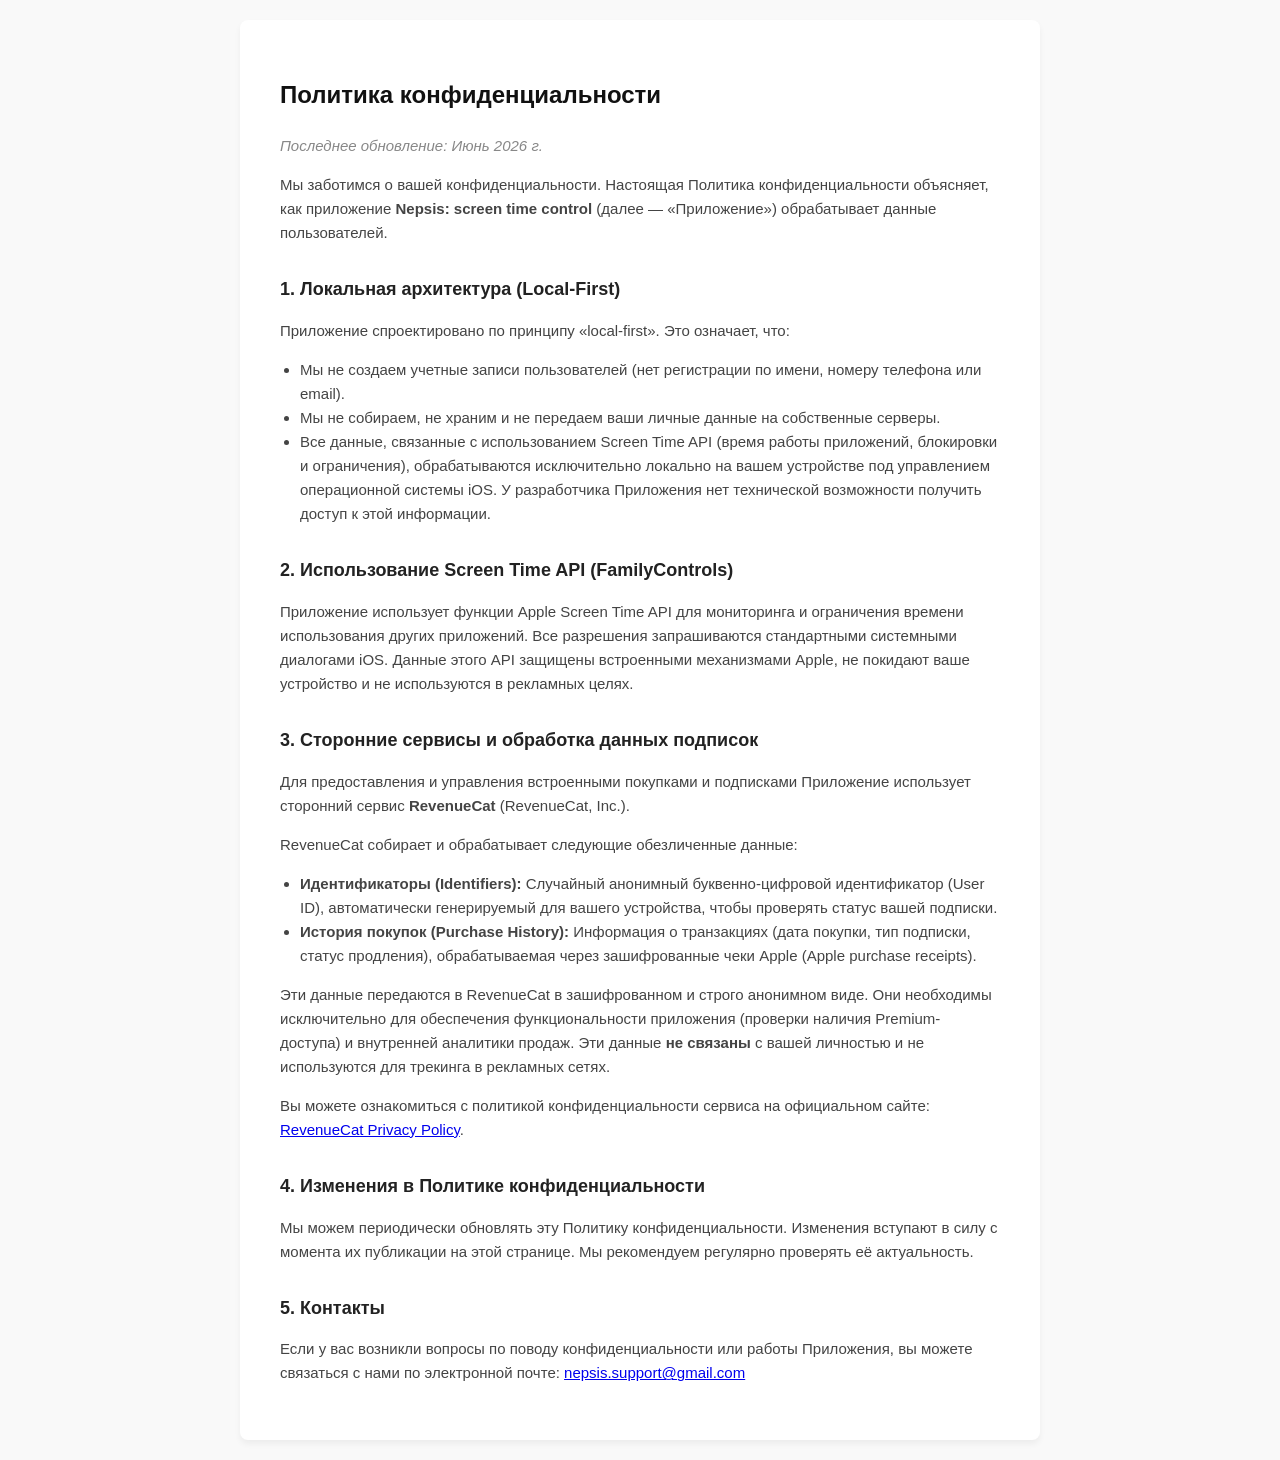
==== index.html @ 3a86256c "Create index.html" ====
<!DOCTYPE html>
<html lang="ru">
<head>
    <meta charset="UTF-8">
    <meta name="viewport" content="width=device-width, initial-scale=1.0">
    <title>Политика конфиденциальности — Nepsis: screen time control</title>
    <style>
        body {
            font-family: -apple-system, BlinkMacSystemFont, "Segoe UI", Roboto, Helvetica, Arial, sans-serif;
            line-height: 1.6;
            color: #333;
            max-width: 800px;
            margin: 0 auto;
            padding: 20px;
            background-color: #f9f9f9;
        }
        .container {
            background: #fff;
            padding: 40px;
            border-radius: 8px;
            box-shadow: 0 4px 6px rgba(0,0,0,0.05);
        }
        h1 { font-size: 24px; color: #111; margin-bottom: 20px; }
        h2 { font-size: 18px; color: #222; margin-top: 30px; }
        p, ul { font-size: 15px; color: #444; }
        ul { padding-left: 20px; }
        .date { color: #888; font-style: italic; }
    </style>
</head>
<body>
<div class="container">
    <h1>Политика конфиденциальности</h1>
    <p class="date">Последнее обновление: Июнь 2026 г.</p>

    <p>Мы заботимся о вашей конфиденциальности. Настоящая Политика конфиденциальности объясняет, как приложение <strong>Nepsis: screen time control</strong> (далее — «Приложение») обрабатывает данные пользователей.</p>

    <h2>1. Локальная архитектура (Local-First)</h2>
    <p>Приложение спроектировано по принципу «local-first». Это означает, что:</p>
    <ul>
        <li>Мы не создаем учетные записи пользователей (нет регистрации по имени, номеру телефона или email).</li>
        <li>Мы не собираем, не храним и не передаем ваши личные данные на собственные серверы.</li>
        <li>Все данные, связанные с использованием Screen Time API (время работы приложений, блокировки и ограничения), обрабатываются исключительно локально на вашем устройстве под управлением операционной системы iOS. У разработчика Приложения нет технической возможности получить доступ к этой информации.</li>
    </ul>

    <h2>2. Использование Screen Time API (FamilyControls)</h2>
    <p>Приложение использует функции Apple Screen Time API для мониторинга и ограничения времени использования других приложений. Все разрешения запрашиваются стандартными системными диалогами iOS. Данные этого API защищены встроенными механизмами Apple, не покидают ваше устройство и не используются в рекламных целях.</p>

    <h2>3. Сторонние сервисы и обработка данных подписок</h2>
    <p>Для предоставления и управления встроенными покупками и подписками Приложение использует сторонний сервис <strong>RevenueCat</strong> (RevenueCat, Inc.).</p>
    <p>RevenueCat собирает и обрабатывает следующие обезличенные данные:</p>
    <ul>
        <li><strong>Идентификаторы (Identifiers):</strong> Случайный анонимный буквенно-цифровой идентификатор (User ID), автоматически генерируемый для вашего устройства, чтобы проверять статус вашей подписки.</li>
        <li><strong>История покупок (Purchase History):</strong> Информация о транзакциях (дата покупки, тип подписки, статус продления), обрабатываемая через зашифрованные чеки Apple (Apple purchase receipts).</li>
    </ul>
    <p>Эти данные передаются в RevenueCat в зашифрованном и строго анонимном виде. Они необходимы исключительно для обеспечения функциональности приложения (проверки наличия Premium-доступа) и внутренней аналитики продаж. Эти данные <strong>не связаны</strong> с вашей личностью и не используются для трекинга в рекламных сетях.</p>
    <p>Вы можете ознакомиться с политикой конфиденциальности сервиса на официальном сайте: <a href="https://www.revenuecat.com/privacy" target="_blank" rel="noopener">RevenueCat Privacy Policy</a>.</p>

    <h2>4. Изменения в Политике конфиденциальности</h2>
    <p>Мы можем периодически обновлять эту Политику конфиденциальности. Изменения вступают в силу с момента их публикации на этой странице. Мы рекомендуем регулярно проверять её актуальность.</p>

    <h2>5. Контакты</h2>
    <p>Если у вас возникли вопросы по поводу конфиденциальности или работы Приложения, вы можете связаться с нами по электронной почте: <a href="mailto:nepsis.support@gmail.com">nepsis.support@gmail.com</a></p>
</div>
</body>
</html>
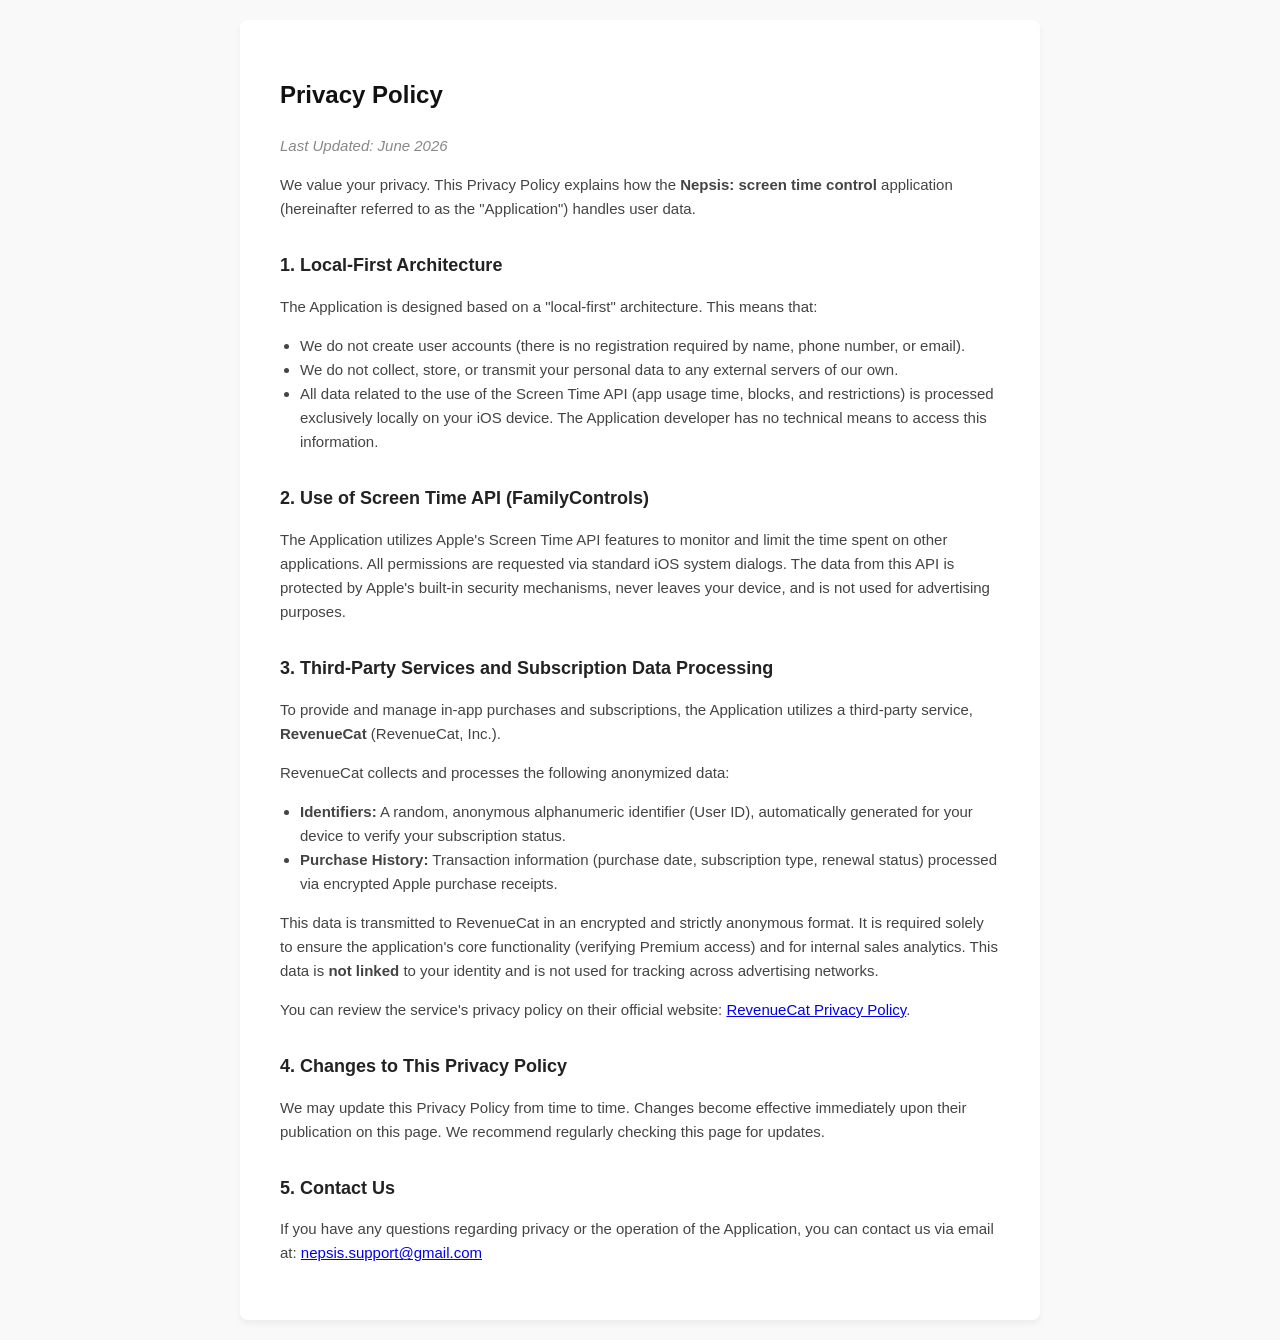
==== commit 17f3ad7e: "Update index.html" ====
--- a/index.html
+++ b/index.html
@@ -1,9 +1,9 @@
 <!DOCTYPE html>
-<html lang="ru">
+<html lang="en">
 <head>
     <meta charset="UTF-8">
     <meta name="viewport" content="width=device-width, initial-scale=1.0">
-    <title>Политика конфиденциальности — Nepsis: screen time control</title>
+    <title>Privacy Policy — Nepsis: screen time control</title>
     <style>
         body {
             font-family: -apple-system, BlinkMacSystemFont, "Segoe UI", Roboto, Helvetica, Arial, sans-serif;
@@ -29,37 +29,37 @@
 </head>
 <body>
 <div class="container">
-    <h1>Политика конфиденциальности</h1>
-    <p class="date">Последнее обновление: Июнь 2026 г.</p>
+    <h1>Privacy Policy</h1>
+    <p class="date">Last Updated: June 2026</p>
 
-    <p>Мы заботимся о вашей конфиденциальности. Настоящая Политика конфиденциальности объясняет, как приложение <strong>Nepsis: screen time control</strong> (далее — «Приложение») обрабатывает данные пользователей.</p>
+    <p>We value your privacy. This Privacy Policy explains how the <strong>Nepsis: screen time control</strong> application (hereinafter referred to as the "Application") handles user data.</p>
 
-    <h2>1. Локальная архитектура (Local-First)</h2>
-    <p>Приложение спроектировано по принципу «local-first». Это означает, что:</p>
+    <h2>1. Local-First Architecture</h2>
+    <p>The Application is designed based on a "local-first" architecture. This means that:</p>
     <ul>
-        <li>Мы не создаем учетные записи пользователей (нет регистрации по имени, номеру телефона или email).</li>
-        <li>Мы не собираем, не храним и не передаем ваши личные данные на собственные серверы.</li>
-        <li>Все данные, связанные с использованием Screen Time API (время работы приложений, блокировки и ограничения), обрабатываются исключительно локально на вашем устройстве под управлением операционной системы iOS. У разработчика Приложения нет технической возможности получить доступ к этой информации.</li>
+        <li>We do not create user accounts (there is no registration required by name, phone number, or email).</li>
+        <li>We do not collect, store, or transmit your personal data to any external servers of our own.</li>
+        <li>All data related to the use of the Screen Time API (app usage time, blocks, and restrictions) is processed exclusively locally on your iOS device. The Application developer has no technical means to access this information.</li>
     </ul>
 
-    <h2>2. Использование Screen Time API (FamilyControls)</h2>
-    <p>Приложение использует функции Apple Screen Time API для мониторинга и ограничения времени использования других приложений. Все разрешения запрашиваются стандартными системными диалогами iOS. Данные этого API защищены встроенными механизмами Apple, не покидают ваше устройство и не используются в рекламных целях.</p>
+    <h2>2. Use of Screen Time API (FamilyControls)</h2>
+    <p>The Application utilizes Apple's Screen Time API features to monitor and limit the time spent on other applications. All permissions are requested via standard iOS system dialogs. The data from this API is protected by Apple's built-in security mechanisms, never leaves your device, and is not used for advertising purposes.</p>
 
-    <h2>3. Сторонние сервисы и обработка данных подписок</h2>
-    <p>Для предоставления и управления встроенными покупками и подписками Приложение использует сторонний сервис <strong>RevenueCat</strong> (RevenueCat, Inc.).</p>
-    <p>RevenueCat собирает и обрабатывает следующие обезличенные данные:</p>
+    <h2>3. Third-Party Services and Subscription Data Processing</h2>
+    <p>To provide and manage in-app purchases and subscriptions, the Application utilizes a third-party service, <strong>RevenueCat</strong> (RevenueCat, Inc.).</p>
+    <p>RevenueCat collects and processes the following anonymized data:</p>
     <ul>
-        <li><strong>Идентификаторы (Identifiers):</strong> Случайный анонимный буквенно-цифровой идентификатор (User ID), автоматически генерируемый для вашего устройства, чтобы проверять статус вашей подписки.</li>
-        <li><strong>История покупок (Purchase History):</strong> Информация о транзакциях (дата покупки, тип подписки, статус продления), обрабатываемая через зашифрованные чеки Apple (Apple purchase receipts).</li>
+        <li><strong>Identifiers:</strong> A random, anonymous alphanumeric identifier (User ID), automatically generated for your device to verify your subscription status.</li>
+        <li><strong>Purchase History:</strong> Transaction information (purchase date, subscription type, renewal status) processed via encrypted Apple purchase receipts.</li>
     </ul>
-    <p>Эти данные передаются в RevenueCat в зашифрованном и строго анонимном виде. Они необходимы исключительно для обеспечения функциональности приложения (проверки наличия Premium-доступа) и внутренней аналитики продаж. Эти данные <strong>не связаны</strong> с вашей личностью и не используются для трекинга в рекламных сетях.</p>
-    <p>Вы можете ознакомиться с политикой конфиденциальности сервиса на официальном сайте: <a href="https://www.revenuecat.com/privacy" target="_blank" rel="noopener">RevenueCat Privacy Policy</a>.</p>
+    <p>This data is transmitted to RevenueCat in an encrypted and strictly anonymous format. It is required solely to ensure the application's core functionality (verifying Premium access) and for internal sales analytics. This data is <strong>not linked</strong> to your identity and is not used for tracking across advertising networks.</p>
+    <p>You can review the service's privacy policy on their official website: <a href="https://www.revenuecat.com/privacy" target="_blank" rel="noopener">RevenueCat Privacy Policy</a>.</p>
 
-    <h2>4. Изменения в Политике конфиденциальности</h2>
-    <p>Мы можем периодически обновлять эту Политику конфиденциальности. Изменения вступают в силу с момента их публикации на этой странице. Мы рекомендуем регулярно проверять её актуальность.</p>
+    <h2>4. Changes to This Privacy Policy</h2>
+    <p>We may update this Privacy Policy from time to time. Changes become effective immediately upon their publication on this page. We recommend regularly checking this page for updates.</p>
 
-    <h2>5. Контакты</h2>
-    <p>Если у вас возникли вопросы по поводу конфиденциальности или работы Приложения, вы можете связаться с нами по электронной почте: <a href="mailto:nepsis.support@gmail.com">nepsis.support@gmail.com</a></p>
+    <h2>5. Contact Us</h2>
+    <p>If you have any questions regarding privacy or the operation of the Application, you can contact us via email at: <a href="mailto:nepsis.support@gmail.com">nepsis.support@gmail.com</a></p>
 </div>
 </body>
 </html>
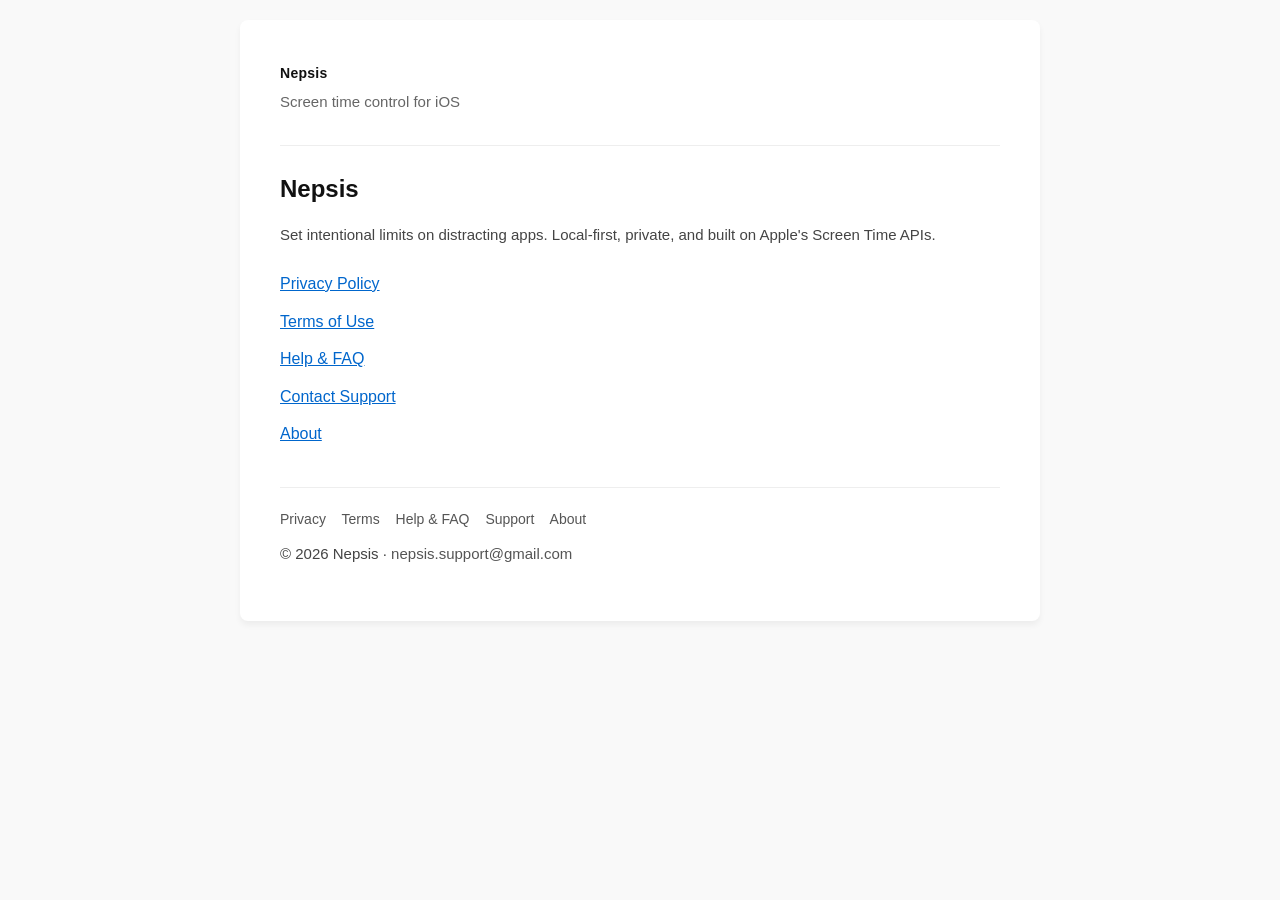
==== commit 77f4635f: "nepsis - privacy, help, support, terms and etc" ====
--- a/index.html
+++ b/index.html
@@ -3,63 +3,35 @@
 <head>
     <meta charset="UTF-8">
     <meta name="viewport" content="width=device-width, initial-scale=1.0">
-    <title>Privacy Policy — Nepsis: screen time control</title>
-    <style>
-        body {
-            font-family: -apple-system, BlinkMacSystemFont, "Segoe UI", Roboto, Helvetica, Arial, sans-serif;
-            line-height: 1.6;
-            color: #333;
-            max-width: 800px;
-            margin: 0 auto;
-            padding: 20px;
-            background-color: #f9f9f9;
-        }
-        .container {
-            background: #fff;
-            padding: 40px;
-            border-radius: 8px;
-            box-shadow: 0 4px 6px rgba(0,0,0,0.05);
-        }
-        h1 { font-size: 24px; color: #111; margin-bottom: 20px; }
-        h2 { font-size: 18px; color: #222; margin-top: 30px; }
-        p, ul { font-size: 15px; color: #444; }
-        ul { padding-left: 20px; }
-        .date { color: #888; font-style: italic; }
-    </style>
+    <title>Nepsis — Screen time control</title>
+    <link rel="stylesheet" href="/assets/site.css">
 </head>
 <body>
 <div class="container">
-    <h1>Privacy Policy</h1>
-    <p class="date">Last Updated: June 2026</p>
+    <header class="site-header">
+        <a class="site-brand" href="./">Nepsis</a>
+        <p class="tagline">Screen time control for iOS</p>
+    </header>
 
-    <p>We value your privacy. This Privacy Policy explains how the <strong>Nepsis: screen time control</strong> application (hereinafter referred to as the "Application") handles user data.</p>
+    <h1>Nepsis</h1>
+    <p>Set intentional limits on distracting apps. Local-first, private, and built on Apple's Screen Time APIs.</p>
 
-    <h2>1. Local-First Architecture</h2>
-    <p>The Application is designed based on a "local-first" architecture. This means that:</p>
-    <ul>
-        <li>We do not create user accounts (there is no registration required by name, phone number, or email).</li>
-        <li>We do not collect, store, or transmit your personal data to any external servers of our own.</li>
-        <li>All data related to the use of the Screen Time API (app usage time, blocks, and restrictions) is processed exclusively locally on your iOS device. The Application developer has no technical means to access this information.</li>
+    <ul class="landing-links">
+        <li><a href="/privacy/">Privacy Policy</a></li>
+        <li><a href="/terms/">Terms of Use</a></li>
+        <li><a href="/help/">Help &amp; FAQ</a></li>
+        <li><a href="/support/">Contact Support</a></li>
+        <li><a href="/about/">About</a></li>
     </ul>
 
-    <h2>2. Use of Screen Time API (FamilyControls)</h2>
-    <p>The Application utilizes Apple's Screen Time API features to monitor and limit the time spent on other applications. All permissions are requested via standard iOS system dialogs. The data from this API is protected by Apple's built-in security mechanisms, never leaves your device, and is not used for advertising purposes.</p>
-
-    <h2>3. Third-Party Services and Subscription Data Processing</h2>
-    <p>To provide and manage in-app purchases and subscriptions, the Application utilizes a third-party service, <strong>RevenueCat</strong> (RevenueCat, Inc.).</p>
-    <p>RevenueCat collects and processes the following anonymized data:</p>
-    <ul>
-        <li><strong>Identifiers:</strong> A random, anonymous alphanumeric identifier (User ID), automatically generated for your device to verify your subscription status.</li>
-        <li><strong>Purchase History:</strong> Transaction information (purchase date, subscription type, renewal status) processed via encrypted Apple purchase receipts.</li>
-    </ul>
-    <p>This data is transmitted to RevenueCat in an encrypted and strictly anonymous format. It is required solely to ensure the application's core functionality (verifying Premium access) and for internal sales analytics. This data is <strong>not linked</strong> to your identity and is not used for tracking across advertising networks.</p>
-    <p>You can review the service's privacy policy on their official website: <a href="https://www.revenuecat.com/privacy" target="_blank" rel="noopener">RevenueCat Privacy Policy</a>.</p>
-
-    <h2>4. Changes to This Privacy Policy</h2>
-    <p>We may update this Privacy Policy from time to time. Changes become effective immediately upon their publication on this page. We recommend regularly checking this page for updates.</p>
-
-    <h2>5. Contact Us</h2>
-    <p>If you have any questions regarding privacy or the operation of the Application, you can contact us via email at: <a href="mailto:nepsis.support@gmail.com">nepsis.support@gmail.com</a></p>
+    <footer class="site-footer">
+        <a href="/privacy/">Privacy</a>
+        <a href="/terms/">Terms</a>
+        <a href="/help/">Help &amp; FAQ</a>
+        <a href="/support/">Support</a>
+        <a href="/about/">About</a>
+        <p style="margin-top: 12px;">© 2026 Nepsis · <a href="mailto:nepsis.support@gmail.com">nepsis.support@gmail.com</a></p>
+    </footer>
 </div>
 </body>
 </html>
--- a/assets/site.css
+++ b/assets/site.css
@@ -0,0 +1,131 @@
+body {
+    font-family: -apple-system, BlinkMacSystemFont, "Segoe UI", Roboto, Helvetica, Arial, sans-serif;
+    line-height: 1.6;
+    color: #333;
+    max-width: 800px;
+    margin: 0 auto;
+    padding: 20px;
+    background-color: #f9f9f9;
+}
+
+.container {
+    background: #fff;
+    padding: 40px;
+    border-radius: 8px;
+    box-shadow: 0 4px 6px rgba(0, 0, 0, 0.05);
+}
+
+h1 {
+    font-size: 24px;
+    color: #111;
+    margin-bottom: 8px;
+}
+
+h2 {
+    font-size: 18px;
+    color: #222;
+    margin-top: 30px;
+}
+
+h3 {
+    font-size: 16px;
+    color: #222;
+    margin-top: 24px;
+    margin-bottom: 8px;
+}
+
+p,
+ul,
+ol {
+    font-size: 15px;
+    color: #444;
+}
+
+ul,
+ol {
+    padding-left: 20px;
+}
+
+.date {
+    color: #888;
+    font-style: italic;
+    margin-bottom: 20px;
+}
+
+a {
+    color: #0066cc;
+}
+
+.site-header {
+    margin-bottom: 24px;
+    padding-bottom: 16px;
+    border-bottom: 1px solid #eee;
+}
+
+.site-brand {
+    font-size: 14px;
+    font-weight: 600;
+    color: #111;
+    text-decoration: none;
+    letter-spacing: 0.02em;
+}
+
+.site-nav {
+    margin-top: 12px;
+    font-size: 14px;
+}
+
+.site-nav a {
+    color: #555;
+    text-decoration: none;
+    margin-right: 16px;
+}
+
+.site-nav a:hover,
+.site-nav a.active {
+    color: #111;
+    text-decoration: underline;
+}
+
+.site-footer {
+    margin-top: 40px;
+    padding-top: 20px;
+    border-top: 1px solid #eee;
+    font-size: 14px;
+    color: #666;
+}
+
+.site-footer a {
+    color: #555;
+    text-decoration: none;
+    margin-right: 12px;
+}
+
+.site-footer a:hover {
+    text-decoration: underline;
+}
+
+.faq-item {
+    margin-bottom: 24px;
+}
+
+.landing-links {
+    list-style: none;
+    padding: 0;
+    margin: 24px 0 0;
+}
+
+.landing-links li {
+    margin-bottom: 12px;
+}
+
+.landing-links a {
+    font-size: 16px;
+    font-weight: 500;
+}
+
+.tagline {
+    color: #666;
+    font-size: 15px;
+    margin-top: 4px;
+}
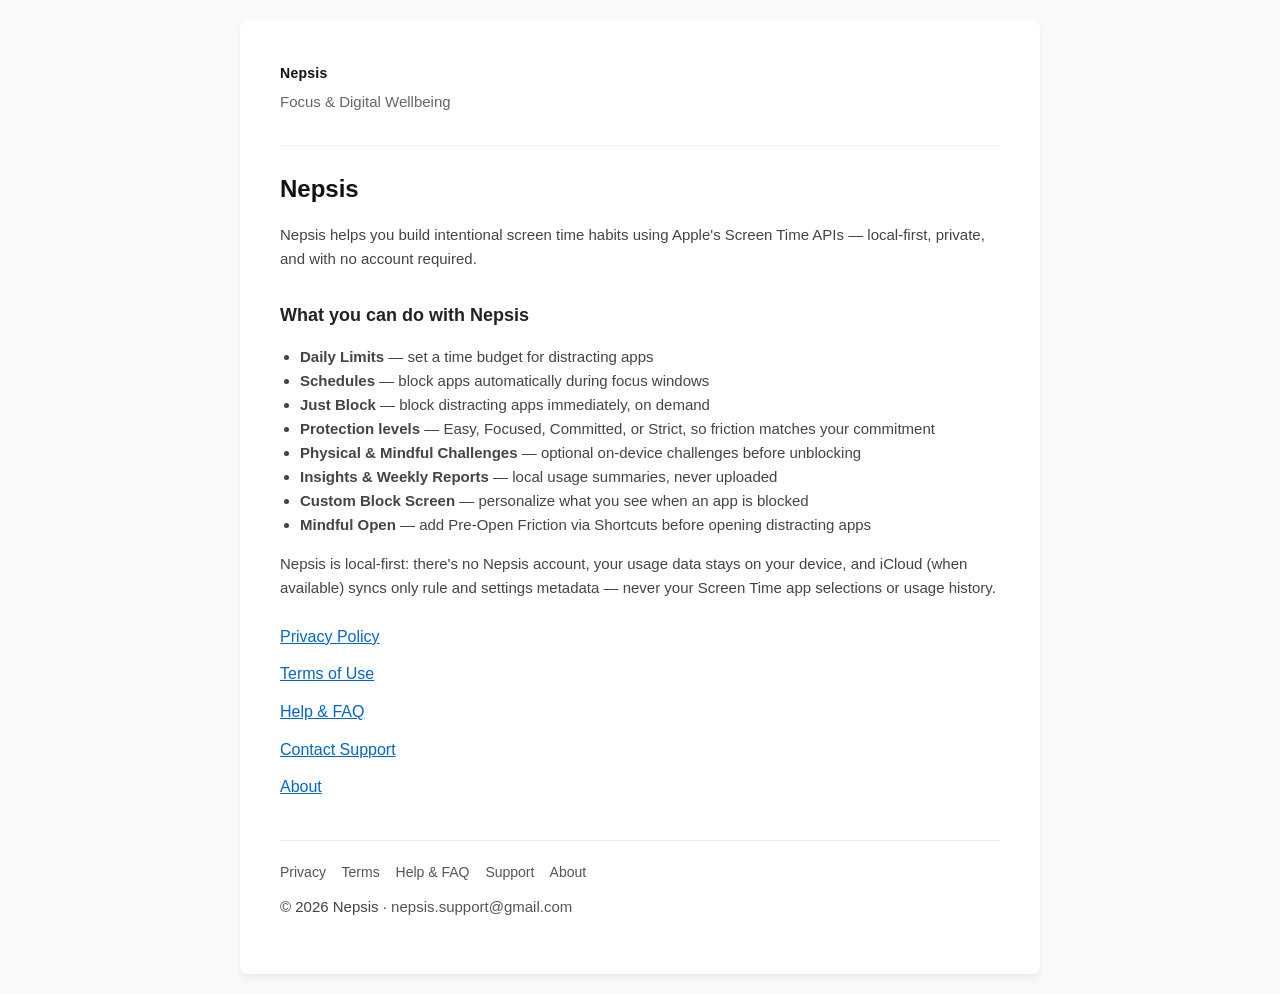
==== commit 94e1b6a9: "updated due new updates in nepsis" ====
--- a/index.html
+++ b/index.html
@@ -3,18 +3,32 @@
 <head>
     <meta charset="UTF-8">
     <meta name="viewport" content="width=device-width, initial-scale=1.0">
-    <title>Nepsis — Screen time control</title>
+    <title>Nepsis — Focus &amp; Digital Wellbeing</title>
     <link rel="stylesheet" href="/assets/site.css">
 </head>
 <body>
 <div class="container">
     <header class="site-header">
         <a class="site-brand" href="./">Nepsis</a>
-        <p class="tagline">Screen time control for iOS</p>
+        <p class="tagline">Focus &amp; Digital Wellbeing</p>
     </header>
 
     <h1>Nepsis</h1>
-    <p>Set intentional limits on distracting apps. Local-first, private, and built on Apple's Screen Time APIs.</p>
+    <p>Nepsis helps you build intentional screen time habits using Apple's Screen Time APIs — local-first, private, and with no account required.</p>
+
+    <h2>What you can do with Nepsis</h2>
+    <ul>
+        <li><strong>Daily Limits</strong> — set a time budget for distracting apps</li>
+        <li><strong>Schedules</strong> — block apps automatically during focus windows</li>
+        <li><strong>Just Block</strong> — block distracting apps immediately, on demand</li>
+        <li><strong>Protection levels</strong> — Easy, Focused, Committed, or Strict, so friction matches your commitment</li>
+        <li><strong>Physical &amp; Mindful Challenges</strong> — optional on-device challenges before unblocking</li>
+        <li><strong>Insights &amp; Weekly Reports</strong> — local usage summaries, never uploaded</li>
+        <li><strong>Custom Block Screen</strong> — personalize what you see when an app is blocked</li>
+        <li><strong>Mindful Open</strong> — add Pre-Open Friction via Shortcuts before opening distracting apps</li>
+    </ul>
+
+    <p>Nepsis is local-first: there's no Nepsis account, your usage data stays on your device, and iCloud (when available) syncs only rule and settings metadata — never your Screen Time app selections or usage history.</p>
 
     <ul class="landing-links">
         <li><a href="/privacy/">Privacy Policy</a></li>
